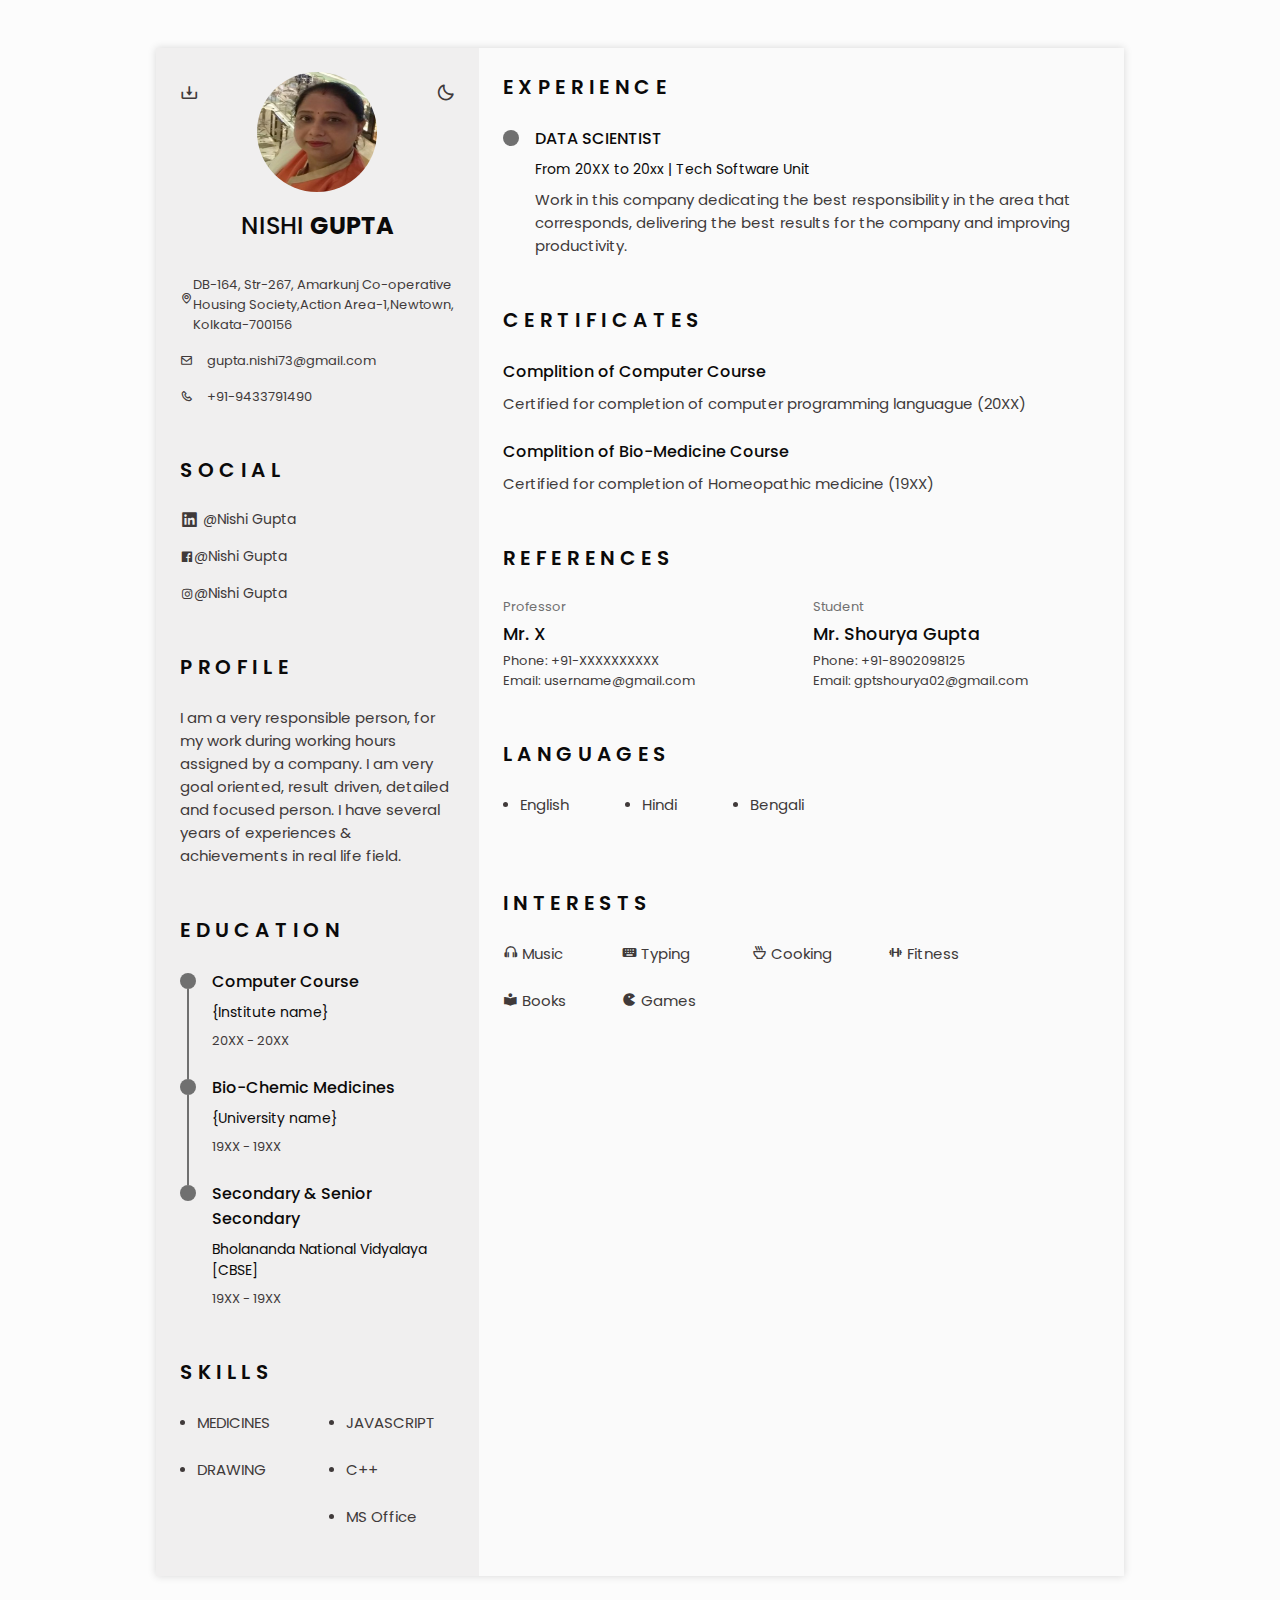
==== index.html @ a8792777 "cv1" ====
<!DOCTYPE html>
    <html lang="en">
    <head>
        <meta charset="UTF-8">
        <meta name="viewport" content="width=device-width, initial-scale=1.0">

        <!-- BOX ICONS -->
        <link rel="stylesheet" href="https://cdn.jsdelivr.net/npm/boxicons@latest/css/boxicons.min.css">

        <!-- CSS -->
        <link rel="stylesheet" href="assets/css/styles.css">

        <!-- Favicon -->
        <link rel="icon" href="assets/img/perfil.jpg"  type="image/jpg" class="favicon">

        <title>Nishi Gupta Resume</title>
    </head>
    <body>
        <!-- HEADER -->
        <header class="l-header" id="header">
            <nav class="nav bd-container">
                <a href="#" class="nav_logo">Nishi</a>
                <div class="nav_menu" id="nav-menu">
                    <ul class="nav_list">
                        <li class="nav_item">
                            <a href="#home" class="nav_link active-link">
                                <i class='bx bx-home nav_icon'></i>Home
                            </a>
                        </li>
                        <li class="nav_item">
                            <a href="#profile" class="nav_link">
                                <i class='bx bx-user nav_icon'></i>Profile
                            </a>
                        </li>
                        <li class="nav_item">
                            <a href="#education" class="nav_link">
                                <i class='bx bx-book nav_icon'></i>Education
                            </a>
                        </li>
                        <li class="nav_item">
                            <a href="#skills" class="nav_link">
                                <i class='bx bx-receipt nav_icon'></i>Skills
                            </a>
                        </li>
                        <li class="nav_item">
                            <a href="#experience" class="nav_link">
                                <i class='bx bx-briefcase-alt nav_icon'></i>Experience
                            </a>
                        </li>
                        <li class="nav_item">
                            <a href="#certificate" class="nav_link">
                                <i class='bx bx-award nav_icon'></i>Certificate
                            </a>
                        </li>
                        <li class="nav_item">
                            <a href="#references" class="nav_link">
                                <i class='bx bx-link-external nav_icon'></i>References
                            </a>
                        </li>
                    </ul>
                </div>
                <div class="nav_toggle" id="nav-toggle">
                    <i class='bx bx-grid-alt'></i>
                </div>
            </nav>
        </header>

        <main class="l-main bd-container">
            <!-- All elements within this div, is generated in PDF -->
            <div class="resume" id="area-cv">
                <div class="resume__left">
                    <!-- HOME -->
                    <section class="home" id="home">
                        <div class="home_containter section bd-grid">
                            <div class="home_data bd-grid">
                                <img src="assets/img/perfil.jpg" alt="" class="home_img center">
                                <h1 class="home_title">NISHI <b>GUPTA</b></h1>
                                <!-- <h3 class="home_profession">Web Developer</h3> -->
                                <!-- Button to generate and download the pdf. Available for desktop. -->
                                <div>
                                    <a download="" href="assets/pdf/ResumeCv.pdf" class="home_button-movil">Download</a>
                                </div>
                            </div>
                            <div class="home_address bd-grid">
                                <span class="home_information">
                                    <i class="bx bx-map"> &nbsp; </i> DB-164, Str-267, Amarkunj Co-operative Housing Society,Action Area-1,Newtown, Kolkata-700156 
                                </span>
                                <span class="home_information">
                                    <i class="bx bx-envelope"> &nbsp; </i> gupta.nishi73@gmail.com 
                                </span>
                                <span class="home_information">
                                    <i class="bx bx-phone"> &nbsp; </i> +91-9433791490
                                </span>
                            </div>
                        </div>
                        
                        <!-- Theme change button -->
                        <i class="bx bx-moon change-theme" title="Theme" id="theme-button"></i>
                        <!-- Button to generate and download the pdf. Available for desktop -->
                        <i class="bx bx-download generate-pdf" title="Generate PDF" id="resume-button"></i>
                    </section>          
                    
                    <!-- SOCIAL -->
                    <section class="social section">
                        <h2 class="section-title">SOCIAL</h2>
                        <div class="social_container bd-grid">
                            <a href="https://www.linkedin.com/in/nishi-gupta-9aa40132/" target="_blank" class="social_link">
                                <i class="bx bxl-linkedin-square social_icon"></i>@Nishi Gupta
                            </a>
                            <a href="https://www.facebook.com/nishi.gupta.3726" target="_blank" class="social_link">
                                <i class='bx bxl-facebook-square' ></i> @Nishi Gupta
                            </a>
                            <a href="https://www.instagram.com/shouryagupta2002/" target="_blank" class="social_link">
                                <i class='bx bxl-instagram social__icon' ></i> @Nishi Gupta
                            </a>
                        </div>
                    </section>
                    <!-- PROFILE -->
                    <section class="profile section" id="profile">
                        <h2 class="section-title">Profile</h2>
                        <p class="profile_description">
                            I am a very responsible person, for my work during working hours assigned by a company. I 
                            am very goal oriented, result driven, detailed and focused person. I have several years of experiences & 
                            achievements in real life field.
                        </p>
                    </section>
                    
                    <!-- EDUCATION -->
                    <section class="education section" id="education">
                        <h2 class="section-title">Education</h2>
                        <div class="education_container bd-grid">
                            <div class="education_content">
                                <div class="education_time">
                                    <span class="education_rounder"></span>
                                    <span class="education_line"></span>
                                </div>
                                <div class="education_data bd-grid">
                                    <h3 class="education_title">Computer Course</h3>
                                    <span class="education_studies">{Institute name}</span>
                                    <span class="education_year">20XX - 20XX</span>
                                </div>
                            </div>
                            <div class="education_content">
                                <div class="education_time">
                                    <span class="education_rounder"></span>
                                    <span class="education_line"></span>
                                </div>
                                <div class="education_data bd-grid">
                                    <h3 class="education_title">Bio-Chemic Medicines</h3>
                                    <span class="education_studies">{University name}</span>
                                    <span class="education_year">19XX - 19XX</span>
                                </div>
                            </div>
                            <div class="education_content">
                                <div class="education_time">
                                    <span class="education_rounder"></span>
                                    <!-- <span class="education_line"></span> -->
                                </div>
                                <div class="education_data bd-grid">
                                    <h3 class="education_title">Secondary & Senior Secondary</h3>
                                    <span class="education_studies">Bholananda National Vidyalaya [CBSE]</span>
                                    <span class="education_year">19XX - 19XX</span>
                                </div>
                            </div>
                        </div>
                    </section>
                    <!-- SKILLS  -->
                    <section class="skills section" id="skills">
                        <h2 class="section-title">Skills</h2>
                        <div class="skills_content bd-grid">
                            <ul class="skills_data">
                                <li class="skills_name">
                                    <span class="skills_circle"></span> MEDICINES
                                </li>
                                <li class="skills_name">
                                    <span class="skills_circle"></span> DRAWING
                                </li>
                            </ul>
                            <ul class="skills_data">
                                <li class="skills_name">
                                    <span class="skills_circle"></span> JAVASCRIPT
                                </li>
                                <li class="skills_name">
                                    <span class="skills_circle"></span> C++ 
                                </li>
                                <li class="skills_name">
                                    <span class="skills_circle"></span> MS Office
                                </li>
                            </ul>
                        </div>
                    </section>
                </div>
                <div class="resume__right">
                    <!-- EXPERIENCE -->
                    <section class="experience section" id="experience">
                        <h2 class="section-title">Experience</h2>
                        <div class="experience_container bd-grid">
                            <div class="experience_content">
                                <div class="experience_time">
                                    <span class="experience_rounder"></span>
                                    <!-- <span class="experience_line"></span> -->
                                </div>
                                <div class="experience_data bd-grid">
                                    <h3 class="experience_title">DATA SCIENTIST</h3>
                                    <span class="experience_company">From 20XX to 20xx | Tech Software Unit</span>
                                    <p class="experience_description">
                                        Work in this company dedicating the best responsibility in the area that corresponds, delivering the best results for the company and improving productivity.
                                    </p>
                                    
                                </div>
                            </div>
                           
                        </div>
                    </section>
                    <!-- CERTIFICATES -->
                    <section class="certificate section" id="certificate">
                        <h2 class="section-title">Certificates</h2>
                        <div class="certificate_container bd-grid">
                            <div class="certificate_content">
                                <h3 class="certificate_title">Complition of Computer Course</h3>
                                <p class="certificate_description">
                                    Certified for completion of computer programming languague (20XX)
                                </p>
                            </div>
                            <div class="certificate_content">
                                <h3 class="certificate_title">Complition of Bio-Medicine Course</h3>
                                <p class="certificate_description">
                                    Certified for completion of Homeopathic medicine (19XX)
                                </p>
                            </div>
                            
                        </div>
                    </section>
                    <!-- REFERENCES -->
                    <section class="references section" id="references">
                        <h2 class="section-title">References</h2>
                        <div class="references_container bd-grid">
                            <div class="references_content bd-grid">
                                <span class="references_subtitle">Professor</span>
                                <h3 class="references_title">Mr. X</h3>
                                <ul class="references_contact">
                                    <li>Phone: +91-XXXXXXXXXX</li>
                                    <li>Email: username@gmail.com</li>
                                </ul>
                            </div>
                            <div class="references_content bd-grid">
                                <span class="references_subtitle">Student</span>
                                <h3 class="references_title">Mr. Shourya Gupta</h3>
                                <ul class="references_contact">
                                    <li>Phone: +91-8902098125</li>
                                        <li>Email: gptshourya02@gmail.com</li>
                                </ul>
                            </div>
                        </div>
                    </section>
                    <!-- LANGUAGES -->
                    <section class="languages section">
                        <h2 class="section-title">Languages</h2>
                        <div class="languages_container">
                            <ul class="languages_content bd-grid">
                                <li class="languages_name">
                                    <span class="languages_circle"></span> English
                                </li>
                                <li class="languages_name">
                                    <span class="languages_circle"></span> Hindi
                                </li>
                                <li class="languages_name">
                                    <span class="languages_circle"></span> Bengali
                                </li>
                            </ul>
                        </div>
                    </section>
                    
                    <!-- INTERESTS -->
                    <section class="interests section">
                        <h2 class="section-title">Interests</h2>
                        <div class="interests_container bd-grid">
                            <div class="interests__content">
                                <i class='bx bx-headphone interests__icon' ></i>
                                <span class="interests__name">Music</span>
                            </div>

                            <div class="interests__content">
                                <i class='bx bxs-keyboard interests__icon' ></i>
                                <span class="interests__name">Typing</span>
                            </div>

                            <div class="interests__content">
                                <i class='bx bx-bowl-hot interests__icon' ></i>
                                <span class="interests__name">Cooking</span>
                            </div>

                            <div class="interests__content">
                                <i class='bx bx-dumbbell interests__icon' ></i>
                                <span class="interests__name">Fitness</span>
                            </div>

                            <div class="interests__content">
                                <i class='bx bxs-book-reader interests__icon' ></i>
                                <span class="interests__name">Books</span>
                            </div>

                            <div class="interests__content">
                                <i class='bx bxs-game interests__icon' ></i>
                                <span class="interests__name">Games</span>
                            </div>
                        </div>
                    </section>
                </div>
            </div>        
        </main> 

        <!-- SCROLL TOP -->
            <a href="#" class="scrolltop" id="scrolltop">
                <i class="bx bx-up-arrow-alt scrolltop_icon"></i>
            </a>

        <!-- HTML2PDF -->
        <script src="assets/js/html2pdf.bundle.min.js"></script>
        
        <!-- MAIN JS -->
        <script src="assets/js/main.js"></script>
    </body> <br>
</html>
---- assets/css/styles.css ----
/* GOOGLE FONTS */
@import url('https://fonts.googleapis.com/css2?family=Poppins:wght@400;500;600&display=swap');

/* VARIABLES CSS */
:root {
  --header-height: 3rem;

  /* Colors */
  --title-color: #0b0a0a;
  --text-color: #403a3a;
  --text-color-light: #707070;
  --container-color: #fafafa;
  --container-color-alt: #f0efef;
  --body-color: #fcfcfc;

  /* Font and typography */
  --body-font: 'Poppins', sans-serif;
  --h1-font-size: 1.5rem;
  --h2-font-size: 1.25rem;
  --h3-font-size: 1rem;
  --normal-font-size: 0.938rem;
  --small-font-size: 0.875rem;
  --smaller-font-size: 0.813rem;

  /* Font weight */
  --font-medium: 500;
  --font-semi-bold: 600;

  /* Margins */
  --mb-1: 0.5rem;
  --mb-2: 1rem;
  --mb-3: 1.5rem;

  /* z index */
  --z-tooltip: 10;
  --z-fixed: 100;
}

/* BASE */
.favicon{
  border-radius: 50%;
}
*,
::before,
::after {
  box-sizing: border-box;
}

html {
  scroll-behavior: smooth;
}

/* Variables Dark theme */
body.dark-theme{
  --title-color: #F2F2F2;
  --text-color: #BFBFBF;
  --container-color: #212121;
  --container-color-alt: #181616;
  --body-color: #2B2B2B;
}


/* Button Dark/Light */
.change-theme{
  position: absolute;
  right: 0;
  top: 2.2rem;
  display: flex;
  color: var(--text-color);
  font-size: 1.2rem;
  cursor: pointer;
}

.change-theme:hover{
  color: var(--text-color);
}
/* Font size variables to scale cv */
body.scale-cv{
  --h1-font-size: .938rem;
  --h2-font-size: .938rem;
  --h3-font-size: .875rem;
  --normal-font-size: 0.813rem;
  --small-font-size: 0.75rem;
  --smaller-font-size: 0.688rem;
}
/* Generate PDF button */
.generate-pdf{
  display: none;
  position: absolute;
  top: 2.2rem;
  left: 0;
  font-size: 1.2rem;
  color: var(--text-color);
  cursor: pointer;
}

.generate-pdf:hover{
  color: var(--title-color);
}
/* Classes modified to reduce size and print on A4 sheet */
.scale-cv .change-theme,
.scale-cv .generate-pdf{
  display: none;
}

.scale-cv .bd-container{
  max-width: 700px;
}

.scale-cv .section{
  padding: 1.5rem 0 .80rem;
}

.scale-cv .section-title{
  margin-bottom: .75rem;
}

.scale-cv .resume_left,
.scale-cv .resume_right{
  padding: 0 1rem;
}

.scale-cv .home_img{
  width: 85px;
  height: 85px;
}

.scale-cv .home_container{
  gap: 1rem;
}

.scale-cv .home_data{
  gap: .10rem;
}

.scale-cv .profile_description {
  font-size: 12px;
}

.scale-cv .home_address,
.scale-cv .social_container{
  gap: .55rem;
}

.scale-cv .home_icon,
.scale-cv .social_icon,
.scale-cv .interests_icon{
  font-size: 1rem;
}

.scale-cv .education_container,
.scale-cv .experience_container,
.scale-cv .certificate_container{
  gap: 0;
}

.scale-cv .education_time,
.scale-cv .experience_time{
  padding-right: 1rem;
}

.scale-cv .education_rounder,
.scale-cv .experience_rounder{
  width: 11px;
  height: 11px;
  margin-top: .2rem;
}

.scale-cv .education_line{
  width: 1px;
  height: 70px;
  transform: translate(5px, 0);
}

.scale-cv .education_title,
.scale-cv .education_studies{
  font-size: 12px;
}

.scale-cv .experience_line{
  width: 1px;
  height: 130px;
  transform: translate(5px, 0);
}

.scale-cv .education_data,
.scale-cv .experience_data{
  gap: .20rem;
  font-size: 12px;
}


.scale-cv .skills_name{
  margin-bottom: var(--mb-1);
  font-size: 13px;
}

.scale-cv .interests_container{
  column-gap: 1.5rem;
  font-size: 10px;
}

body {
  margin: 0 0 var(--header-height) 0;
  padding: 0;
  font-family: var(--body-font);
  font-size: var(--normal-font-size);
  background-color: var(--body-color);
  color: var(--text-color);
}

h1,
h2,
h3,
ul,
p {
  margin: 0;
}

h1,
h2,
h3 {
  color: var(--title-color);
  font-weight: var(--font-medium);
}

ul {
  padding: 0;
  list-style: none;
}

a {
  text-decoration: none;
}

img {
  max-width: 100%;
  height: auto;
}

/* CLASS CSS */
.section {
  padding: 1.5rem 0;
}

.section-title {
  font-size: var(--h2-font-size);
  color: var(--title-color);
  font-weight: var(--font-semi-bold);
  text-transform: uppercase;
  letter-spacing: 0.35rem;
  text-align: center;
  margin-bottom: var(--mb-3);
}

/* LAYOUT */
.bd-container {
  max-width: 968px;
  width: calc(100% - 3rem);
  margin-left: var(--mb-3);
  margin-right: var(--mb-3);
}

.bd-grid {
  display: grid;
  gap: 1.5rem;
}

.l-header {
  width: 100%;
  position: fixed;
  bottom: 0;
  left: 0;
  z-index: var(--z-fixed);
  background-color: var(--body-color);
  box-shadow: 0 -1px 4px rgba(0, 0, 0, 0.1);
  transition: 0.3s;
}

/* NAV */
.nav {
  height: var(--header-height);
  display: flex;
  justify-content: space-between;
  align-items: center;
}

@media screen and (max-width: 968px) {
  .nav_menu {
    position: fixed;
    bottom: -100%;
    left: 0;
    width: 100%;
    padding: 2rem 1.5rem;
    background-color: var(--body-color);
    box-shadow: 0 1px 4px rgba(0, 0, 0, .1);
    border-radius: 1rem 1rem 0 0;
    z-index: var(--z-fixed)
    transition: 0.3s;
  }

.nav_logo, .nav_toggle {
  color: var(--title-color);
  font-weight: var(--font-medium);
}

.nav_toggle{
  font-size: 1.2rem;
  cursor: pointer;
}

.nav_item {
  text-align: center;
}

.nav_list {
  display: grid;
  grid-template-columns: repeat(3, 1fr);
  gap: 2rem;
}

.nav_link{
  display: flex;
  flex-direction: column;
  font-size: var(--smaller-font-size);
  color: var(--text-color-light);
  font-weight: var(--font-medium);
}

.nav_link:hover{
  color: var(--title-color);
}

.nav_icon {
  font-size: 1.2rem;
  margin-bottom: var(--mb-1);
}

/* Show menu */
.show-menu{
  bottom: var(--header-height);
}

/* Active menu link */
.active-link{
  color: var(--title-color);
}
}
/* HOME */
.home{
  position: relative;
}
.home_container{
  gap: 3rem;
}

.home_data{
  gap: .5rem;
  text-align: center;
}

.home_img{
  width: 120px;
  height: 120px;
  margin: auto;
  border-radius: 50%;
  justify-content: center;
  margin-bottom: var(--mb-1);
}

.home_title {
  font-size: var(--h1-font-size);
}

.home_profession{
  font-size: var(--normal-font-size);
  margin-bottom: var(--mb-1);
}

.home_address{
  gap: 1rem;
}

.home_information{
  display: flex;
  align-items: center;
  font-size: var(--smaller-font-size);
}

.home_icon {
  font-size: 1.2rem;
  margin-right: 25rem;
}

.home_button-movil{
  display: inline-block;
  border: 2px solid var(--text-color);
  color: var(--title-color);
  padding: 1rem 2rem;
  border-radius: 25rem;
  transition: .3s;
  font-weight: var(--font-medium);
  margin-top: var(--mb-3);
}

.home_button-movil:hover{
  background-color: var(--text-color);
  color: var(--container-color);
}

/* SOCIAL */
.social_container{
  grid-template-columns: max-content;
  gap: 1rem;
}

.social_link{
  display: inline-flex;
  align-items: center;
  font-size: var(--small-font-size);
  color: var(--text-color);
}

.social_link:hover{
  color: var(--title-color);
}

.social_icon{
  font-size: 1.2rem;
  margin-right: .25rem;
}
/* PROFILE */
.profile_description{
  text-align: center;
}
/* EDUCATION AND EXPERIENCE */
.education_content,
.experience_content{
  display: flex;
}

.education_time,
.experience_time{
  padding-right: 1rem;
}

.education_rounder,
.experience_rounder{
  position: relative;
  display: block;
  width: 16px;
  height: 16px;
  background-color: var(--text-color-light);
  border-radius: 50%;
  margin-top: .25rem;
}

.education_line,
.experience_line{
  display: block;
  width: 2px;
  height: 110%;
  background-color: var(--text-color-light);
  transform: translate(7px, 0);
}

.education_data,
.experience_data{
  gap: .5rem;
}

.education_title,
.experience_title{
  font-size: var(--h3-font-size);
}

.education_studies,
.experience_company{
  font-size: var(--small-font-size);
  color: var(--title-color);
}

.education_year{
  font-size: var(--smaller-font-size);
}
/* SKILLS AND LANGUAGES */
.skills_content,
.languages_content{
  grid-template-columns: repeat(2, 1fr);
}

.languages_content{
  gap: 0;
}

.skills_name,
.languages_name{
  display: flex;
  align-items: center;
  margin-bottom: var(--mb-3);
}

.skills_circle,
.languages_circle{
  display: inline-block;
  width: 5px;
  height: 5px;
  background-color: var(--text-color);
  border-radius: 50%;
  margin-right: .75rem;
}
/* CERTIFICATES */
.certificate_title{
  font-size: var(--h3-font-size);
  margin-bottom: var(--mb-1);
}
/* REFERENCES */
.references_content{
  gap: .25rem;
}

.references_subtitle{
  color: var(--text-color-light);
}

.references_subtitle,
.references_contact{
  font-size: var(--smaller-font-size);
}
/* INTERESTS */
.interests_container{
  grid-template-columns: repeat(3, 1fr);
  margin-top: var(--mb-2);
}

.interests_content{
  display: flex;
  flex-direction: column;
  align-items: center;
}

.interests_icon{
  font-size: 1.5rem;
  color: var(--text-color-light);
  margin-bottom: .25rem;
}
/* Scroll top */
.scrolltop{
  position: fixed;
  right: 1rem;
  bottom: 5rem;
  display: flex;
  justify-content: center;
  align-items: center;
  padding: .3rem;
  background-color: var(--container-color-alt);
  border-radius: .4rem;
  z-index: var(--z-tooltip);
  transition: .4s;
  /* visibility: hidden; */
}

.scrolltop_icon{
  font-size: 1.2rem;
  color: var(--text-color);
}

.show-scroll{
  visibility: visible;
  bottom: 5rem;
}
/*========== MEDIA QUERIES ==========*/
/* For small devices, menu two columns */
@media screen and (max-width: 320px){
  .nav_list{
    grid-template-columns: repeat(2, 1fr);
    gap: 1rem .5rem;
  }
}


/* Classes modified for large screen size */
@media screen and (min-width: 968px){
  body{
    margin: 3rem 0;
  }

  .bd-container{
    margin: auto;
    margin-right: auto;
  }

  .l-header,
  .scrolltop{
    display: none;
  }

  .resume{
    display: grid;
    grid-template-columns: .5fr 1fr;
    background-color: var(--container-color);
    box-shadow: 0 0 8px rgba(13, 12, 12, .15);
  }

  .resume__left{
    background-color: var(--container-color-alt);
  }

  .resume__left,
  .resume__right{
    padding: 0 1.5rem;
  }

  .generate-pdf{
    display: inline-block;
  }

  .section-title,
  .profile_description{
    text-align: initial;
    gap: 0;
  }

  .home__container{
    gap: 1.5rem;
  }

  .home_button-movil{
    display: none;
  }

  .references_container{
    grid-template-columns: repeat(2, 1fr);
  }

  .languages_content{
    grid-template-columns: repeat(3, max-content);
    column-gap: 3.5rem;
  }

  .interests_container{
    grid-template-columns: repeat(4, max-content);
    column-gap: 3.5rem;
  }
}
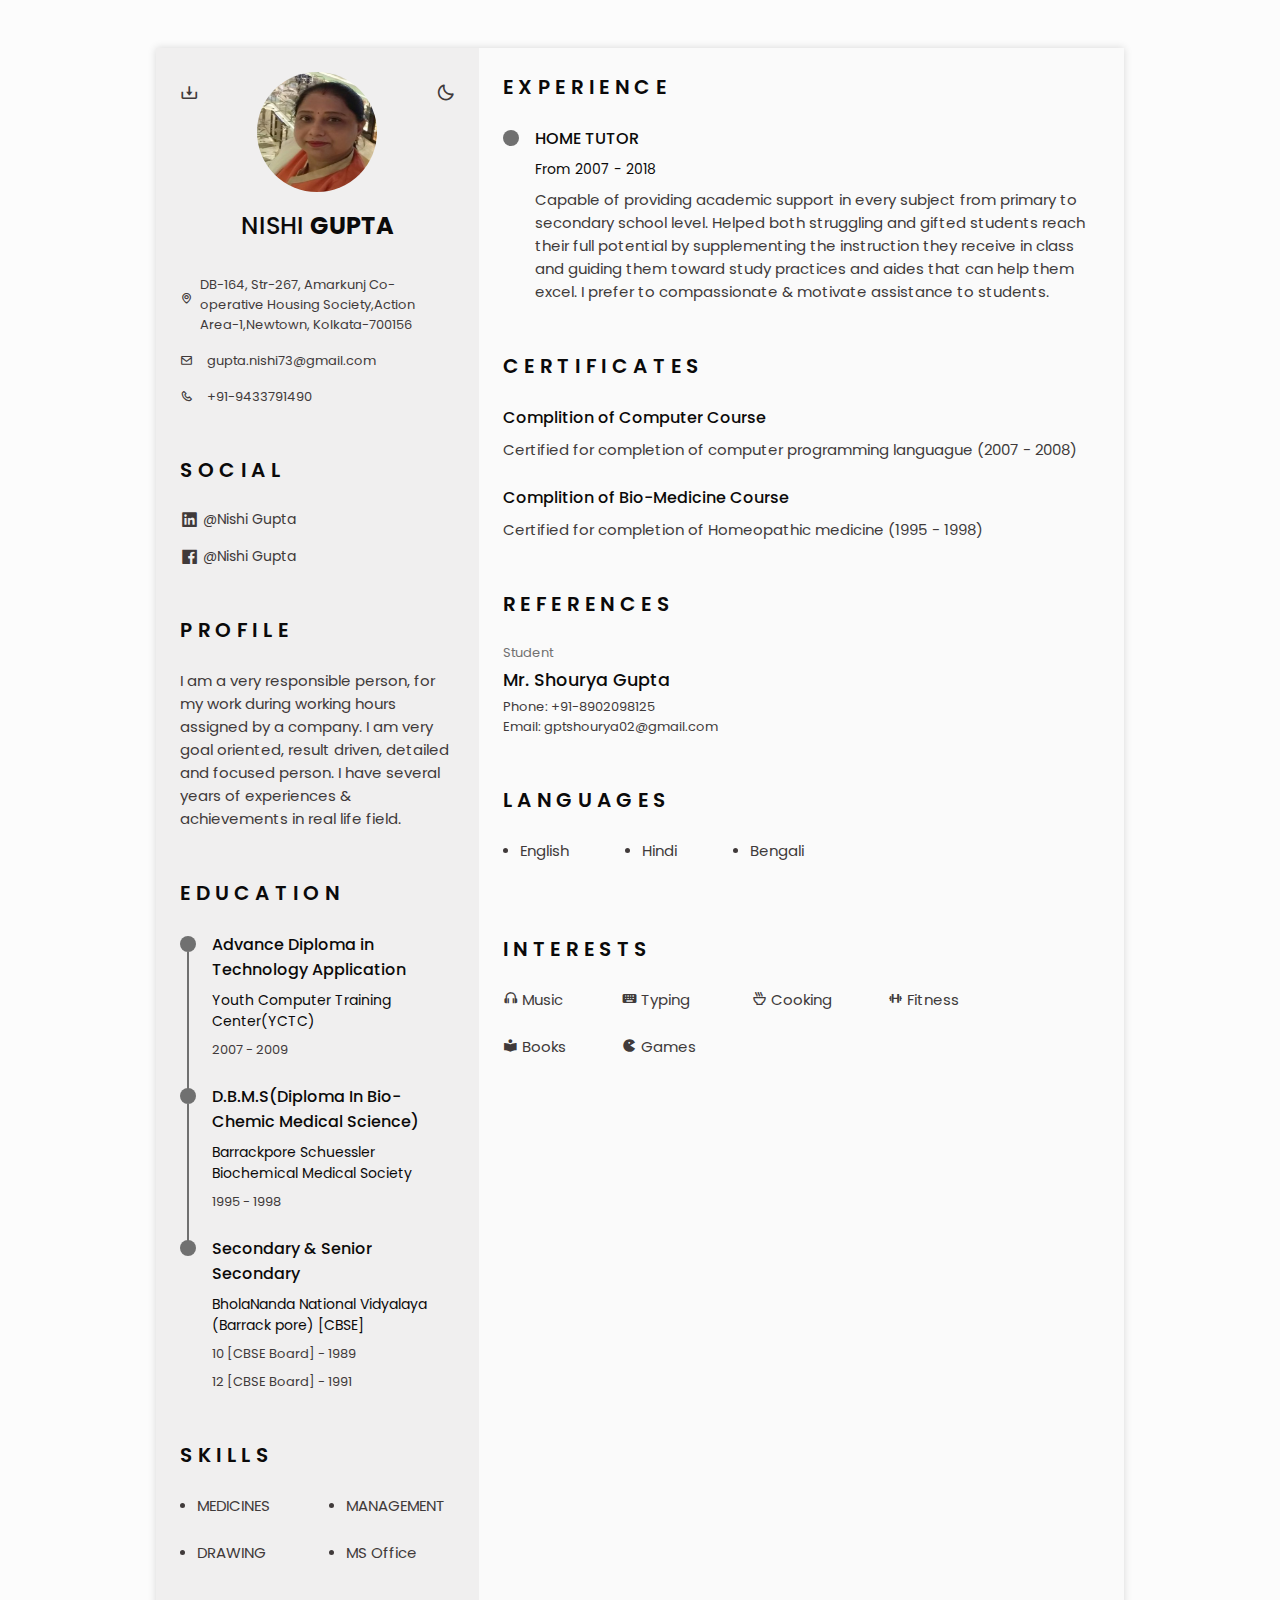
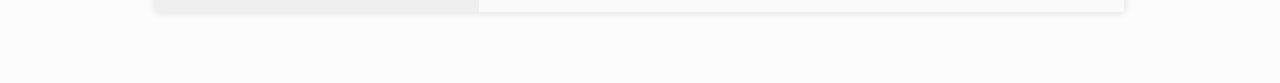
==== commit 5423fd23: "final" ====
--- a/index.html
+++ b/index.html
@@ -78,12 +78,12 @@
                                 <!-- <h3 class="home_profession">Web Developer</h3> -->
                                 <!-- Button to generate and download the pdf. Available for desktop. -->
                                 <div>
-                                    <a download="" href="assets/pdf/ResumeCv.pdf" class="home_button-movil">Download</a>
+                                    <a download="" href="assets/pdf/Nishi Gupta.pdf" class="home_button-movil">Download</a>
                                 </div>
                             </div>
                             <div class="home_address bd-grid">
                                 <span class="home_information">
-                                    <i class="bx bx-map"> &nbsp; </i> DB-164, Str-267, Amarkunj Co-operative Housing Society,Action Area-1,Newtown, Kolkata-700156 
+                                    <i class='bx bx-map' >&nbsp; &nbsp;</i> DB-164, Str-267, Amarkunj Co-operative Housing Society,Action Area-1,Newtown, Kolkata-700156 
                                 </span>
                                 <span class="home_information">
                                     <i class="bx bx-envelope"> &nbsp; </i> gupta.nishi73@gmail.com 
@@ -108,11 +108,11 @@
                                 <i class="bx bxl-linkedin-square social_icon"></i>@Nishi Gupta
                             </a>
                             <a href="https://www.facebook.com/nishi.gupta.3726" target="_blank" class="social_link">
-                                <i class='bx bxl-facebook-square' ></i> @Nishi Gupta
-                            </a>
-                            <a href="https://www.instagram.com/shouryagupta2002/" target="_blank" class="social_link">
-                                <i class='bx bxl-instagram social__icon' ></i> @Nishi Gupta
-                            </a>
+                                <i class='bx bxl-facebook-square social_icon' ></i> @Nishi Gupta
+                            </a>
+                            <!-- <a href="https://www.instagram.com/shouryagupta2002/" target="_blank" class="social_link">
+                                <i class='bx bxl-instagram-alt social_icon'></i> @Nishi Gupta
+                            </a> -->
                         </div>
                     </section>
                     <!-- PROFILE -->
@@ -135,9 +135,9 @@
                                     <span class="education_line"></span>
                                 </div>
                                 <div class="education_data bd-grid">
-                                    <h3 class="education_title">Computer Course</h3>
-                                    <span class="education_studies">{Institute name}</span>
-                                    <span class="education_year">20XX - 20XX</span>
+                                    <h3 class="education_title">Advance Diploma in Technology Application</h3>
+                                    <span class="education_studies">Youth Computer Training Center(YCTC)</span>
+                                    <span class="education_year">2007 - 2009</span>
                                 </div>
                             </div>
                             <div class="education_content">
@@ -146,9 +146,9 @@
                                     <span class="education_line"></span>
                                 </div>
                                 <div class="education_data bd-grid">
-                                    <h3 class="education_title">Bio-Chemic Medicines</h3>
-                                    <span class="education_studies">{University name}</span>
-                                    <span class="education_year">19XX - 19XX</span>
+                                    <h3 class="education_title">D.B.M.S(Diploma In Bio-Chemic Medical Science)</h3>
+                                    <span class="education_studies">Barrackpore Schuessler Biochemical Medical Society</span>
+                                    <span class="education_year">1995 - 1998</span>
                                 </div>
                             </div>
                             <div class="education_content">
@@ -158,8 +158,9 @@
                                 </div>
                                 <div class="education_data bd-grid">
                                     <h3 class="education_title">Secondary & Senior Secondary</h3>
-                                    <span class="education_studies">Bholananda National Vidyalaya [CBSE]</span>
-                                    <span class="education_year">19XX - 19XX</span>
+                                    <span class="education_studies">BholaNanda National Vidyalaya (Barrack pore) [CBSE]</span>
+                                    <span class="education_year">10 [CBSE Board] - 1989</span>
+                                    <span class="education_year">12 [CBSE Board] - 1991</span>
                                 </div>
                             </div>
                         </div>
@@ -177,11 +178,11 @@
                                 </li>
                             </ul>
                             <ul class="skills_data">
+                                <!-- <li class="skills_name">
+                                    <span class="skills_circle"></span> JAVASCRIPT
+                                </li> -->
                                 <li class="skills_name">
-                                    <span class="skills_circle"></span> JAVASCRIPT
-                                </li>
-                                <li class="skills_name">
-                                    <span class="skills_circle"></span> C++ 
+                                    <span class="skills_circle"></span> MANAGEMENT 
                                 </li>
                                 <li class="skills_name">
                                     <span class="skills_circle"></span> MS Office
@@ -198,20 +199,21 @@
                             <div class="experience_content">
                                 <div class="experience_time">
                                     <span class="experience_rounder"></span>
-                                    <!-- <span class="experience_line"></span> -->
+                                     <!-- <span class="experience_line"></span>  -->
                                 </div>
                                 <div class="experience_data bd-grid">
-                                    <h3 class="experience_title">DATA SCIENTIST</h3>
-                                    <span class="experience_company">From 20XX to 20xx | Tech Software Unit</span>
+                                    <h3 class="experience_title">HOME TUTOR</h3>
+                                    <span class="experience_company">From 2007 - 2018 </span>
                                     <p class="experience_description">
-                                        Work in this company dedicating the best responsibility in the area that corresponds, delivering the best results for the company and improving productivity.
+                                        Capable of providing academic support in every subject from primary to secondary school level.
+                                        Helped both struggling and gifted students reach their full potential by supplementing the instruction they receive in class and guiding them toward study practices and aides that can help them excel. I prefer to compassionate & motivate assistance to students.
                                     </p>
                                     
                                 </div>
                             </div>
                            
                         </div>
-                    </section>
+                    </section> 
                     <!-- CERTIFICATES -->
                     <section class="certificate section" id="certificate">
                         <h2 class="section-title">Certificates</h2>
@@ -219,13 +221,13 @@
                             <div class="certificate_content">
                                 <h3 class="certificate_title">Complition of Computer Course</h3>
                                 <p class="certificate_description">
-                                    Certified for completion of computer programming languague (20XX)
+                                    Certified for completion of computer programming languague (2007 - 2008)
                                 </p>
                             </div>
                             <div class="certificate_content">
                                 <h3 class="certificate_title">Complition of Bio-Medicine Course</h3>
                                 <p class="certificate_description">
-                                    Certified for completion of Homeopathic medicine (19XX)
+                                    Certified for completion of Homeopathic medicine (1995 - 1998)
                                 </p>
                             </div>
                             
@@ -235,14 +237,14 @@
                     <section class="references section" id="references">
                         <h2 class="section-title">References</h2>
                         <div class="references_container bd-grid">
-                            <div class="references_content bd-grid">
+                            <!-- <div class="references_content bd-grid">
                                 <span class="references_subtitle">Professor</span>
                                 <h3 class="references_title">Mr. X</h3>
                                 <ul class="references_contact">
                                     <li>Phone: +91-XXXXXXXXXX</li>
                                     <li>Email: username@gmail.com</li>
                                 </ul>
-                            </div>
+                            </div> -->
                             <div class="references_content bd-grid">
                                 <span class="references_subtitle">Student</span>
                                 <h3 class="references_title">Mr. Shourya Gupta</h3>
--- a/assets/css/styles.css
+++ b/assets/css/styles.css
@@ -1,5 +1,5 @@
 /* GOOGLE FONTS */
-@import url('https://fonts.googleapis.com/css2?family=Poppins:wght@400;500;600&display=swap');
+@import url("https://fonts.googleapis.com/css2?family=Poppins:wght@400;500;600&display=swap");
 
 /* VARIABLES CSS */
 :root {
@@ -14,7 +14,7 @@
   --body-color: #fcfcfc;
 
   /* Font and typography */
-  --body-font: 'Poppins', sans-serif;
+  --body-font: "Poppins", sans-serif;
   --h1-font-size: 1.5rem;
   --h2-font-size: 1.25rem;
   --h3-font-size: 1rem;
@@ -37,7 +37,7 @@
 }
 
 /* BASE */
-.favicon{
+.favicon {
   border-radius: 50%;
 }
 *,
@@ -51,17 +51,16 @@
 }
 
 /* Variables Dark theme */
-body.dark-theme{
-  --title-color: #F2F2F2;
-  --text-color: #BFBFBF;
+body.dark-theme {
+  --title-color: #f2f2f2;
+  --text-color: #bfbfbf;
   --container-color: #212121;
   --container-color-alt: #181616;
-  --body-color: #2B2B2B;
-}
-
+  --body-color: #2b2b2b;
+}
 
 /* Button Dark/Light */
-.change-theme{
+.change-theme {
   position: absolute;
   right: 0;
   top: 2.2rem;
@@ -71,20 +70,20 @@
   cursor: pointer;
 }
 
-.change-theme:hover{
+.change-theme:hover {
   color: var(--text-color);
 }
 /* Font size variables to scale cv */
-body.scale-cv{
-  --h1-font-size: .938rem;
-  --h2-font-size: .938rem;
-  --h3-font-size: .875rem;
+body.scale-cv {
+  --h1-font-size: 0.938rem;
+  --h2-font-size: 0.938rem;
+  --h3-font-size: 0.875rem;
   --normal-font-size: 0.813rem;
   --small-font-size: 0.75rem;
   --smaller-font-size: 0.688rem;
 }
 /* Generate PDF button */
-.generate-pdf{
+.generate-pdf {
   display: none;
   position: absolute;
   top: 2.2rem;
@@ -94,43 +93,43 @@
   cursor: pointer;
 }
 
-.generate-pdf:hover{
+.generate-pdf:hover {
   color: var(--title-color);
 }
 /* Classes modified to reduce size and print on A4 sheet */
 .scale-cv .change-theme,
-.scale-cv .generate-pdf{
+.scale-cv .generate-pdf {
   display: none;
 }
 
-.scale-cv .bd-container{
+.scale-cv .bd-container {
   max-width: 700px;
 }
 
-.scale-cv .section{
-  padding: 1.5rem 0 .80rem;
-}
-
-.scale-cv .section-title{
-  margin-bottom: .75rem;
+.scale-cv .section {
+  padding: 1.5rem 0 0.8rem;
+}
+
+.scale-cv .section-title {
+  margin-bottom: 0.75rem;
 }
 
 .scale-cv .resume_left,
-.scale-cv .resume_right{
+.scale-cv .resume_right {
   padding: 0 1rem;
 }
 
-.scale-cv .home_img{
+.scale-cv .home_img {
   width: 85px;
   height: 85px;
 }
 
-.scale-cv .home_container{
+.scale-cv .home_container {
   gap: 1rem;
 }
 
-.scale-cv .home_data{
-  gap: .10rem;
+.scale-cv .home_data {
+  gap: 0.1rem;
 }
 
 .scale-cv .profile_description {
@@ -138,64 +137,63 @@
 }
 
 .scale-cv .home_address,
-.scale-cv .social_container{
-  gap: .55rem;
+.scale-cv .social_container {
+  gap: 0.55rem;
 }
 
 .scale-cv .home_icon,
 .scale-cv .social_icon,
-.scale-cv .interests_icon{
+.scale-cv .interests_icon {
   font-size: 1rem;
 }
 
 .scale-cv .education_container,
 .scale-cv .experience_container,
-.scale-cv .certificate_container{
+.scale-cv .certificate_container {
   gap: 0;
 }
 
 .scale-cv .education_time,
-.scale-cv .experience_time{
+.scale-cv .experience_time {
   padding-right: 1rem;
 }
 
 .scale-cv .education_rounder,
-.scale-cv .experience_rounder{
+.scale-cv .experience_rounder {
   width: 11px;
   height: 11px;
-  margin-top: .2rem;
-}
-
-.scale-cv .education_line{
+  margin-top: 0.2rem;
+}
+
+.scale-cv .education_line {
   width: 1px;
   height: 70px;
   transform: translate(5px, 0);
 }
 
 .scale-cv .education_title,
-.scale-cv .education_studies{
+.scale-cv .education_studies {
   font-size: 12px;
 }
 
-.scale-cv .experience_line{
+.scale-cv .experience_line {
   width: 1px;
   height: 130px;
   transform: translate(5px, 0);
 }
 
 .scale-cv .education_data,
-.scale-cv .experience_data{
-  gap: .20rem;
+.scale-cv .experience_data {
+  gap: 0.2rem;
   font-size: 12px;
 }
 
-
-.scale-cv .skills_name{
+.scale-cv .skills_name {
   margin-bottom: var(--mb-1);
   font-size: 13px;
 }
 
-.scale-cv .interests_container{
+.scale-cv .interests_container {
   column-gap: 1.5rem;
   font-size: 10px;
 }
@@ -293,73 +291,74 @@
     width: 100%;
     padding: 2rem 1.5rem;
     background-color: var(--body-color);
-    box-shadow: 0 1px 4px rgba(0, 0, 0, .1);
+    box-shadow: 0 1px 4px rgba(0, 0, 0, 0.1);
     border-radius: 1rem 1rem 0 0;
-    z-index: var(--z-fixed)
+    z-index: var(--z-fixed);
     transition: 0.3s;
   }
 
-.nav_logo, .nav_toggle {
-  color: var(--title-color);
-  font-weight: var(--font-medium);
-}
-
-.nav_toggle{
-  font-size: 1.2rem;
-  cursor: pointer;
-}
-
-.nav_item {
+  .nav_logo,
+  .nav_toggle {
+    color: var(--title-color);
+    font-weight: var(--font-medium);
+  }
+
+  .nav_toggle {
+    font-size: 1.2rem;
+    cursor: pointer;
+  }
+
+  .nav_item {
+    text-align: center;
+  }
+
+  .nav_list {
+    display: grid;
+    grid-template-columns: repeat(3, 1fr);
+    gap: 2rem;
+  }
+
+  .nav_link {
+    display: flex;
+    flex-direction: column;
+    font-size: var(--smaller-font-size);
+    color: var(--text-color-light);
+    font-weight: var(--font-medium);
+  }
+
+  .nav_link:hover {
+    color: var(--title-color);
+  }
+
+  .nav_icon {
+    font-size: 1.2rem;
+    margin-bottom: var(--mb-1);
+  }
+
+  /* Show menu */
+  .show-menu {
+    bottom: var(--header-height);
+  }
+
+  /* Active menu link */
+  .active-link {
+    color: var(--title-color);
+  }
+}
+/* HOME */
+.home {
+  position: relative;
+}
+.home_container {
+  gap: 3rem;
+}
+
+.home_data {
+  gap: 0.5rem;
   text-align: center;
 }
 
-.nav_list {
-  display: grid;
-  grid-template-columns: repeat(3, 1fr);
-  gap: 2rem;
-}
-
-.nav_link{
-  display: flex;
-  flex-direction: column;
-  font-size: var(--smaller-font-size);
-  color: var(--text-color-light);
-  font-weight: var(--font-medium);
-}
-
-.nav_link:hover{
-  color: var(--title-color);
-}
-
-.nav_icon {
-  font-size: 1.2rem;
-  margin-bottom: var(--mb-1);
-}
-
-/* Show menu */
-.show-menu{
-  bottom: var(--header-height);
-}
-
-/* Active menu link */
-.active-link{
-  color: var(--title-color);
-}
-}
-/* HOME */
-.home{
-  position: relative;
-}
-.home_container{
-  gap: 3rem;
-}
-
-.home_data{
-  gap: .5rem;
-  text-align: center;
-}
-
-.home_img{
+.home_img {
   width: 120px;
   height: 120px;
   margin: auto;
@@ -372,16 +371,16 @@
   font-size: var(--h1-font-size);
 }
 
-.home_profession{
+.home_profession {
   font-size: var(--normal-font-size);
   margin-bottom: var(--mb-1);
 }
 
-.home_address{
+.home_address {
   gap: 1rem;
 }
 
-.home_information{
+.home_information {
   display: flex;
   align-items: center;
   font-size: var(--smaller-font-size);
@@ -392,71 +391,71 @@
   margin-right: 25rem;
 }
 
-.home_button-movil{
+.home_button-movil {
   display: inline-block;
   border: 2px solid var(--text-color);
   color: var(--title-color);
   padding: 1rem 2rem;
   border-radius: 25rem;
-  transition: .3s;
+  transition: 0.3s;
   font-weight: var(--font-medium);
   margin-top: var(--mb-3);
 }
 
-.home_button-movil:hover{
+.home_button-movil:hover {
   background-color: var(--text-color);
   color: var(--container-color);
 }
 
 /* SOCIAL */
-.social_container{
+.social_container {
   grid-template-columns: max-content;
   gap: 1rem;
 }
 
-.social_link{
+.social_link {
   display: inline-flex;
   align-items: center;
   font-size: var(--small-font-size);
   color: var(--text-color);
 }
 
-.social_link:hover{
+.social_link:hover {
   color: var(--title-color);
 }
 
-.social_icon{
+.social_icon {
   font-size: 1.2rem;
-  margin-right: .25rem;
+  margin-right: 0.25rem;
 }
 /* PROFILE */
-.profile_description{
+.profile_description {
   text-align: center;
 }
 /* EDUCATION AND EXPERIENCE */
 .education_content,
-.experience_content{
+.experience_content {
   display: flex;
 }
 
 .education_time,
-.experience_time{
+.experience_time {
   padding-right: 1rem;
 }
 
 .education_rounder,
-.experience_rounder{
+.experience_rounder {
   position: relative;
   display: block;
   width: 16px;
   height: 16px;
   background-color: var(--text-color-light);
   border-radius: 50%;
-  margin-top: .25rem;
+  margin-top: 0.25rem;
 }
 
 .education_line,
-.experience_line{
+.experience_line {
   display: block;
   width: 2px;
   height: 110%;
@@ -465,181 +464,180 @@
 }
 
 .education_data,
-.experience_data{
-  gap: .5rem;
+.experience_data {
+  gap: 0.5rem;
 }
 
 .education_title,
-.experience_title{
+.experience_title {
   font-size: var(--h3-font-size);
 }
 
 .education_studies,
-.experience_company{
+.experience_company {
   font-size: var(--small-font-size);
   color: var(--title-color);
 }
 
-.education_year{
+.education_year {
   font-size: var(--smaller-font-size);
 }
 /* SKILLS AND LANGUAGES */
 .skills_content,
-.languages_content{
+.languages_content {
   grid-template-columns: repeat(2, 1fr);
 }
 
-.languages_content{
+.languages_content {
   gap: 0;
 }
 
 .skills_name,
-.languages_name{
+.languages_name {
   display: flex;
   align-items: center;
   margin-bottom: var(--mb-3);
 }
 
 .skills_circle,
-.languages_circle{
+.languages_circle {
   display: inline-block;
   width: 5px;
   height: 5px;
   background-color: var(--text-color);
   border-radius: 50%;
-  margin-right: .75rem;
+  margin-right: 0.75rem;
 }
 /* CERTIFICATES */
-.certificate_title{
+.certificate_title {
   font-size: var(--h3-font-size);
   margin-bottom: var(--mb-1);
 }
 /* REFERENCES */
-.references_content{
-  gap: .25rem;
-}
-
-.references_subtitle{
+.references_content {
+  gap: 0.25rem;
+}
+
+.references_subtitle {
   color: var(--text-color-light);
 }
 
 .references_subtitle,
-.references_contact{
+.references_contact {
   font-size: var(--smaller-font-size);
 }
 /* INTERESTS */
-.interests_container{
+.interests_container {
   grid-template-columns: repeat(3, 1fr);
   margin-top: var(--mb-2);
 }
 
-.interests_content{
+.interests_content {
   display: flex;
   flex-direction: column;
   align-items: center;
 }
 
-.interests_icon{
+.interests_icon {
   font-size: 1.5rem;
   color: var(--text-color-light);
-  margin-bottom: .25rem;
+  margin-bottom: 0.25rem;
 }
 /* Scroll top */
-.scrolltop{
+.scrolltop {
   position: fixed;
   right: 1rem;
   bottom: 5rem;
   display: flex;
   justify-content: center;
   align-items: center;
-  padding: .3rem;
+  padding: 0.3rem;
   background-color: var(--container-color-alt);
-  border-radius: .4rem;
+  border-radius: 0.4rem;
   z-index: var(--z-tooltip);
-  transition: .4s;
+  transition: 0.4s;
   /* visibility: hidden; */
 }
 
-.scrolltop_icon{
+.scrolltop_icon {
   font-size: 1.2rem;
   color: var(--text-color);
 }
 
-.show-scroll{
+.show-scroll {
   visibility: visible;
   bottom: 5rem;
 }
 /*========== MEDIA QUERIES ==========*/
 /* For small devices, menu two columns */
-@media screen and (max-width: 320px){
-  .nav_list{
+@media screen and (max-width: 320px) {
+  .nav_list {
     grid-template-columns: repeat(2, 1fr);
-    gap: 1rem .5rem;
-  }
-}
-
+    gap: 1rem 0.5rem;
+  }
+}
 
 /* Classes modified for large screen size */
-@media screen and (min-width: 968px){
-  body{
+@media screen and (min-width: 968px) {
+  body {
     margin: 3rem 0;
   }
 
-  .bd-container{
+  .bd-container {
     margin: auto;
     margin-right: auto;
   }
 
   .l-header,
-  .scrolltop{
+  .scrolltop {
     display: none;
   }
 
-  .resume{
+  .resume {
     display: grid;
-    grid-template-columns: .5fr 1fr;
+    grid-template-columns: 0.5fr 1fr;
     background-color: var(--container-color);
-    box-shadow: 0 0 8px rgba(13, 12, 12, .15);
-  }
-
-  .resume__left{
+    box-shadow: 0 0 8px rgba(13, 12, 12, 0.15);
+  }
+
+  .resume__left {
     background-color: var(--container-color-alt);
   }
 
   .resume__left,
-  .resume__right{
+  .resume__right {
     padding: 0 1.5rem;
   }
 
-  .generate-pdf{
+  .generate-pdf {
     display: inline-block;
   }
 
   .section-title,
-  .profile_description{
+  .profile_description {
     text-align: initial;
     gap: 0;
   }
 
-  .home__container{
+  .home__container {
     gap: 1.5rem;
   }
 
-  .home_button-movil{
+  .home_button-movil {
     display: none;
   }
 
-  .references_container{
+  .references_container {
     grid-template-columns: repeat(2, 1fr);
   }
 
-  .languages_content{
+  .languages_content {
     grid-template-columns: repeat(3, max-content);
     column-gap: 3.5rem;
   }
 
-  .interests_container{
+  .interests_container {
     grid-template-columns: repeat(4, max-content);
     column-gap: 3.5rem;
   }
-}+}
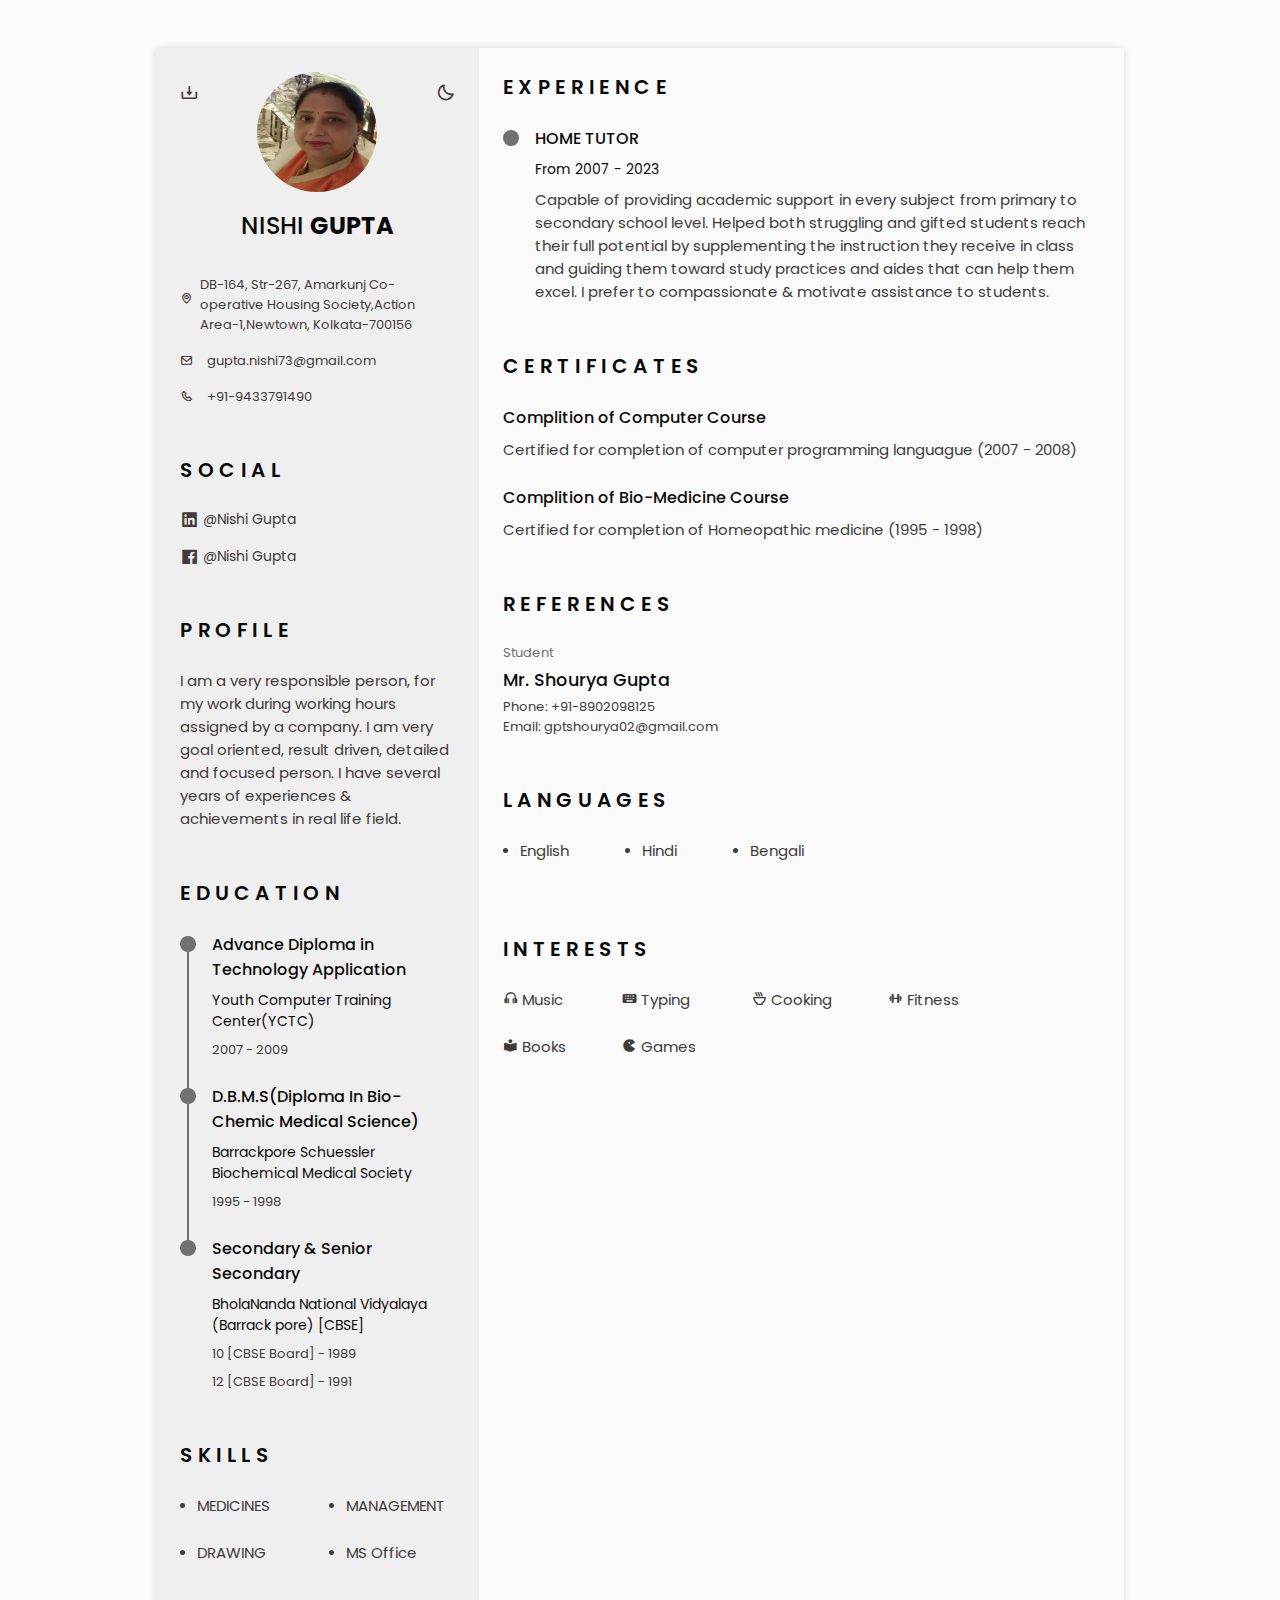
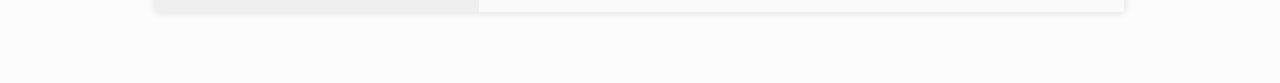
==== commit 9255a4b9: "updated work experience" ====
--- a/index.html
+++ b/index.html
@@ -203,7 +203,7 @@
                                 </div>
                                 <div class="experience_data bd-grid">
                                     <h3 class="experience_title">HOME TUTOR</h3>
-                                    <span class="experience_company">From 2007 - 2018 </span>
+                                    <span class="experience_company">From 2007 - 2023 </span>
                                     <p class="experience_description">
                                         Capable of providing academic support in every subject from primary to secondary school level.
                                         Helped both struggling and gifted students reach their full potential by supplementing the instruction they receive in class and guiding them toward study practices and aides that can help them excel. I prefer to compassionate & motivate assistance to students.
